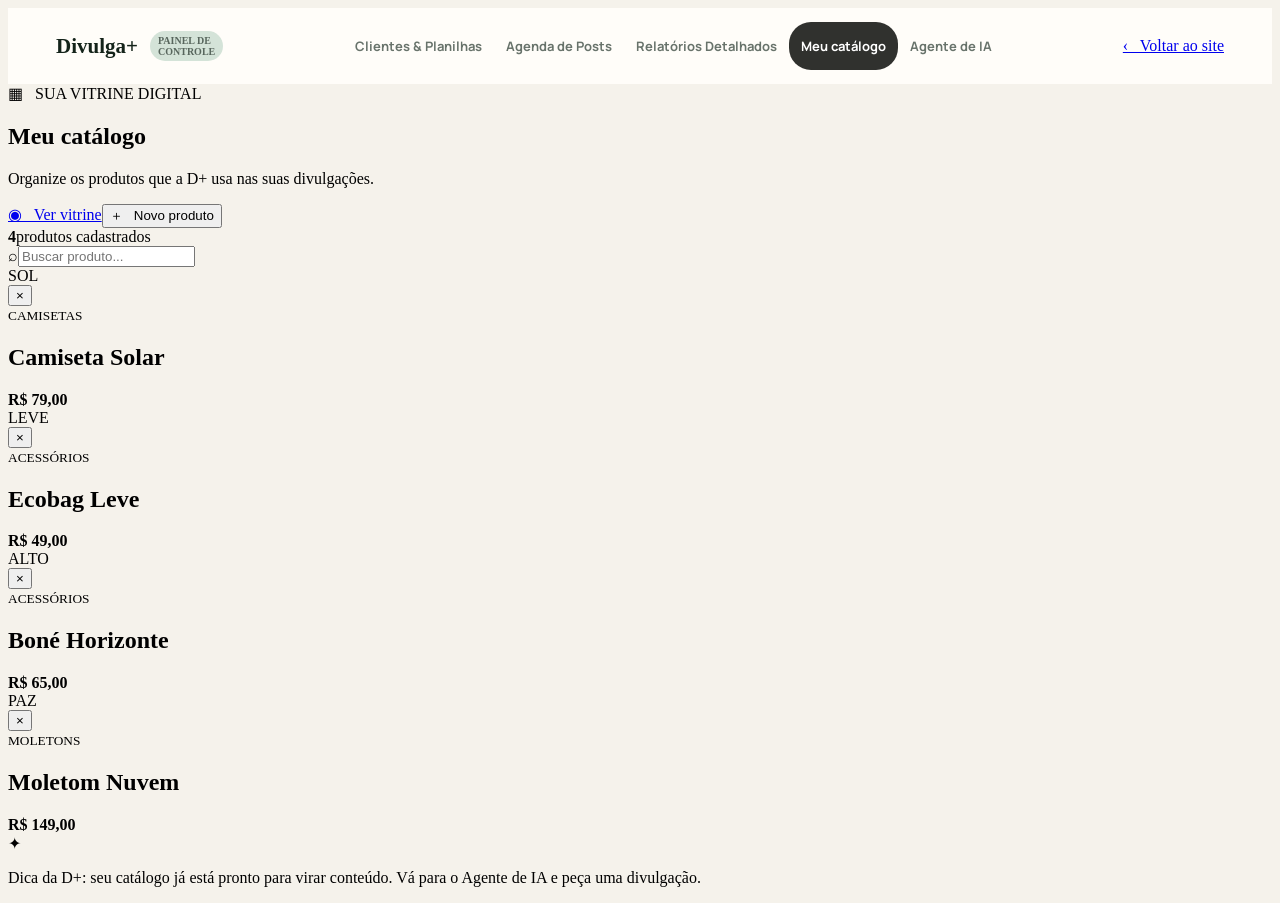
==== pages/catalog/catalog.html @ a687007f "Inicializa o projeto Divulga+" ====
<!doctype html>
<html lang="pt-BR">
<head>
  <meta charset="UTF-8"><meta name="viewport" content="width=device-width, initial-scale=1.0">
  <title>Meu catálogo — Divulga+</title>
  <link rel="preconnect" href="https://fonts.googleapis.com">
  <link rel="preconnect" href="https://fonts.gstatic.com" crossorigin>
  <link href="https://fonts.googleapis.com/css2?family=Manrope:wght@400;600;700;800&display=swap" rel="stylesheet">
  <link rel="stylesheet" href="/assets/css/styles.css"><link rel="stylesheet" href="/assets/css/catalog.css">
</head>
<body class="catalog-page">
  <header class="catalog-header">
    <div class="catalog-nav">
      <div class="catalog-brand-wrap"><a class="catalog-brand" href="/index.html">Divulga+</a><span>PAINEL DE<br>CONTROLE</span></div>
      <nav class="catalog-tabs" aria-label="Navegação do painel">
        <a href="/pages/painel/clientes.html">Clientes &amp; Planilhas</a>
        <a href="/pages/painel/agenda.html">Agenda de Posts</a>
        <a href="/pages/painel/relatorios.html">Relatórios Detalhados</a>
        <a class="active" href="/pages/catalog/catalog.html">Meu catálogo</a>
        <a href="/pages/painel/chat.html">Agente de IA</a>
      </nav>
      <a class="back-button" href="/index.html">‹ &nbsp; Voltar ao site</a>
    </div>
  </header>

  <main class="catalog-app">
    <section class="catalog-heading">
      <div><div class="catalog-eyebrow">▦ &nbsp; SUA VITRINE DIGITAL</div><h1>Meu catálogo</h1><p>Organize os produtos que a D+ usa nas suas divulgações.</p></div>
      <div class="catalog-actions"><a class="view-store" href="/pages/catalog/vitrine.html">◉ &nbsp; Ver vitrine</a><button class="new-product" id="new-product" type="button">＋ &nbsp; Novo produto</button></div>
    </section>

    <section class="catalog-board">
      <div class="board-toolbar"><div class="product-count"><strong id="product-count">4</strong><span>produtos cadastrados</span></div><label class="search-box"><span aria-hidden="true">⌕</span><input id="product-search" type="search" placeholder="Buscar produto..."></label></div>
      <div class="products-board" id="products-board">
        <article class="catalog-product" data-name="Camiseta Solar">
          <div class="catalog-product-image coral"><div class="product-monogram">SOL</div><button class="delete-product" type="button" aria-label="Excluir Camiseta Solar">×</button></div>
          <div class="catalog-product-info"><small>CAMISETAS</small><h2>Camiseta Solar</h2><strong>R$ 79,00</strong></div>
        </article>
        <article class="catalog-product" data-name="Ecobag Leve">
          <div class="catalog-product-image lime"><div class="product-monogram">LEVE</div><button class="delete-product" type="button" aria-label="Excluir Ecobag Leve">×</button></div>
          <div class="catalog-product-info"><small>ACESSÓRIOS</small><h2>Ecobag Leve</h2><strong>R$ 49,00</strong></div>
        </article>
        <article class="catalog-product" data-name="Boné Horizonte">
          <div class="catalog-product-image purple"><div class="product-monogram">ALTO</div><button class="delete-product" type="button" aria-label="Excluir Boné Horizonte">×</button></div>
          <div class="catalog-product-info"><small>ACESSÓRIOS</small><h2>Boné Horizonte</h2><strong>R$ 65,00</strong></div>
        </article>
        <article class="catalog-product" data-name="Moletom Nuvem">
          <div class="catalog-product-image blue"><div class="product-monogram">PAZ</div><button class="delete-product" type="button" aria-label="Excluir Moletom Nuvem">×</button></div>
          <div class="catalog-product-info"><small>MOLETONS</small><h2>Moletom Nuvem</h2><strong>R$ 149,00</strong></div>
        </article>
      </div>
      <div class="catalog-tip"><span>✦</span><p>Dica da D+: seu catálogo já está pronto para virar conteúdo. Vá para o Agente de IA e peça uma divulgação.</p></div>
    </section>
  </main>

  <dialog id="product-dialog">
    <form method="dialog" id="product-form">
      <button class="dialog-close" type="button" aria-label="Fechar">×</button>
      <small class="dialog-kicker">NOVO NA VITRINE</small>
      <h2>Adicionar produto</h2>
      <div class="form-grid">
        <label class="field-full">Nome do produto<input name="name" required placeholder="Ex: Camiseta Aurora"></label>
        <label>Preço<input name="price" required inputmode="decimal" placeholder="89,00"></label>
        <label>Categoria<input name="category" required placeholder="Camisetas"></label>
      </div>
      <div class="product-tip">Dica da D+: use um nome curto e fácil de lembrar. Você poderá adicionar fotos depois.</div>
      <input type="hidden" name="color" value="coral">
      <button class="dialog-save" type="submit">＋ &nbsp; Adicionar ao catálogo</button>
      <p class="dialog-note">Este formulário é uma camada independente para facilitar a edição.</p>
    </form>
  </dialog>
  <script src="/assets/js/catalog.js"></script>
</body>
</html>
---- assets/css/catalog.css ----
body.catalog-page{background:#f5f2eb}.catalog-header{height:76px;background:#fffdf9}.catalog-nav{height:76px;max-width:1344px;margin:auto;padding:0 48px;display:flex;align-items:center;justify-content:space-between}.catalog-brand{font-size:21px;font-weight:700;text-decoration:none;color:#14231a}.catalog-brand-wrap{display:flex;align-items:center;gap:12px}.catalog-brand-wrap>span{padding:4px 8px;border-radius:20px;background:#d4e3d8;color:#58665d;font-size:10px;font-weight:800}.catalog-tabs{width:auto;height:48px;padding:4px 12px;display:flex}.catalog-tabs button,.catalog-tabs a{width:185px;border:0;border-radius:22px;background:transparent;color:#68736b;font:700 13px Manrope;cursor:pointer;text-decoration:none;display:grid;place-items:center}.catalog-tabs a{width:auto!important;padding:0 12px}.catalog-tabs button.active,.catalog-tabs a.active{background:#30312e!important;color:#fff!important}.catalog-nav{max-width:1280px}@media(max-width:1100px){.catalog-nav{padding:0 24px}.catalog-app{width:calc(100% - 32px);margin-top:32px}.catalog-heading{height:auto;align-items:center;margin-bottom:30px}.catalog-heading h1{font-size:42px}.catalog-board{height:auto}.products-board{grid-template-columns:repeat(2,minmax(220px,1fr));gap:16px}.catalog-product{width:auto}.catalog-tip{margin-bottom:0}.catalog-tabs{width:330px}.catalog-tabs button{width:160px}}@media(max-width:700px){.catalog-header,.catalog-nav{height:auto}.catalog-nav{min-height:68px;padding:12px 16px}.catalog-brand{font-size:17px}.catalog-tabs{display:none}.back-button{width:130px;height:40px}.catalog-app{margin-top:28px}.catalog-heading{display:block}.catalog-eyebrow{width:190px;height:38px;font-size:11px}.catalog-heading h1{font-size:38px;margin-top:16px}.catalog-heading p{line-height:1.5}.catalog-actions{margin:24px 0 0}.catalog-actions button{width:auto;padding:0 16px}.catalog-board{padding:18px 16px}.board-toolbar{height:auto;padding-bottom:16px}.product-count span{font-size:11px}.search-box{width:170px}.search-box input{width:130px}.products-board{grid-template-columns:1fr}.catalog-product{height:350px}.catalog-product-image{height:208px}.catalog-tip{height:auto;min-height:90px}.catalog-tip p{font-size:12px}}@media(max-width:560px){#product-dialog{width:calc(100% - 32px);height:610px}#product-dialog form{width:100%;height:610px;padding:28px 20px}.form-grid{grid-template-columns:1fr 1fr;gap:18px 10px}.field-full input{width:100%}#product-dialog input{min-width:0}.product-tip{left:20px;width:calc(100% - 40px);top:350px}.dialog-save{left:20px;width:calc(100% - 40px);top:465px}.dialog-note{left:20px;width:calc(100% - 40px);top:535px}}
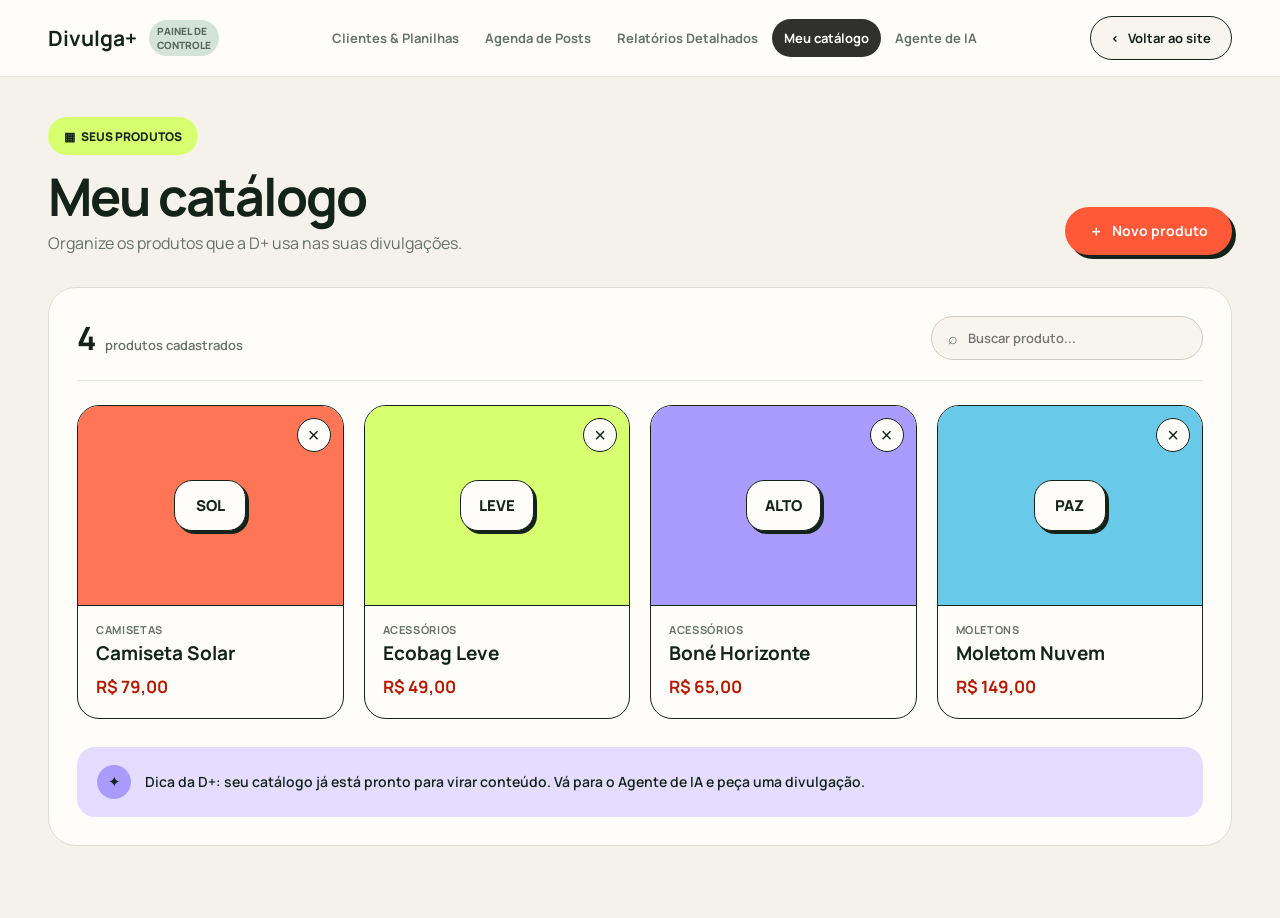
==== commit 1ef4d3ed: "atualizações do dia 21" ====
--- a/pages/catalog/catalog.html
+++ b/pages/catalog/catalog.html
@@ -25,8 +25,8 @@
 
   <main class="catalog-app">
     <section class="catalog-heading">
-      <div><div class="catalog-eyebrow">▦ &nbsp; SUA VITRINE DIGITAL</div><h1>Meu catálogo</h1><p>Organize os produtos que a D+ usa nas suas divulgações.</p></div>
-      <div class="catalog-actions"><a class="view-store" href="/pages/catalog/vitrine.html">◉ &nbsp; Ver vitrine</a><button class="new-product" id="new-product" type="button">＋ &nbsp; Novo produto</button></div>
+      <div><div class="catalog-eyebrow">▦ &nbsp; SEUS PRODUTOS</div><h1>Meu catálogo</h1><p>Organize os produtos que a D+ usa nas suas divulgações.</p></div>
+      <div class="catalog-actions"><button class="new-product" id="new-product" type="button">＋ &nbsp; Novo produto</button></div>
     </section>
 
     <section class="catalog-board">
@@ -56,7 +56,7 @@
   <dialog id="product-dialog">
     <form method="dialog" id="product-form">
       <button class="dialog-close" type="button" aria-label="Fechar">×</button>
-      <small class="dialog-kicker">NOVO NA VITRINE</small>
+      <small class="dialog-kicker">NOVO PRODUTO</small>
       <h2>Adicionar produto</h2>
       <div class="form-grid">
         <label class="field-full">Nome do produto<input name="name" required placeholder="Ex: Camiseta Aurora"></label>
--- a/assets/css/styles.css
+++ b/assets/css/styles.css
@@ -0,0 +1,20 @@
+:root{--cream:#f8f5ef;--paper:#fffdf9;--ink:#14231a;--muted:#667168;--orange:#ff5938;--orange2:#ff6849;--lime:#d8ff70;--purple:#aa9cff;--lav:#e5ddff}*{box-sizing:border-box}html{scroll-behavior:smooth}body{margin:0;font-family:Manrope,sans-serif;color:var(--ink);background:var(--cream);overflow-x:hidden}.container{width:min(1280px,calc(100% - 64px));margin:auto}.header{height:84px;background:var(--cream);position:sticky;top:0;z-index:50}.nav{height:84px;display:flex;align-items:center;justify-content:space-between}.brand{display:flex;align-items:center;gap:10px;text-decoration:none;color:var(--ink);font-size:21px;font-weight:800}.brand-mark{width:36px;height:36px;border-radius:10px;background:var(--orange);color:var(--paper);display:grid;place-items:center;font-size:24px}.nav-links{display:flex;gap:38px}.nav-links a{text-decoration:none;color:var(--ink);font-size:13px;font-weight:600}.button{height:44px;border-radius:22px;display:inline-flex;align-items:center;justify-content:center;text-decoration:none;font-size:14px;font-weight:700}.button-dark{background:var(--ink);color:var(--paper);width:154px}.menu-toggle{display:none}.hero{background:var(--cream);min-height:690px}.hero-grid{height:690px;display:grid;grid-template-columns:710px 1fr;align-items:center}.hero-copy{position:relative}.eyebrow.pill{height:44px;padding:0 18px}.pill{display:inline-flex;align-items:center;border-radius:22px;background:var(--lime);font-size:14px;font-weight:700}.hero h1{font-size:82px;line-height:.9;letter-spacing:-5px;margin:24px 0 26px}.hero h1 em{color:var(--orange);font-style:normal}.hero-copy>p{width:570px;color:var(--muted);font-size:19px;line-height:1.45;margin:0 0 24px}.hero-actions{display:flex;gap:14px}.button-orange{width:230px;background:var(--orange);color:var(--paper);box-shadow:4px 4px var(--ink)}.button-orange span{margin-left:5px}.button-light{width:190px;background:var(--paper);color:var(--ink)}.benefits{display:flex;gap:16px;margin-top:28px;color:var(--muted);font-size:13px;font-weight:600}.hero-visual{position:relative;width:500px;height:570px;justify-self:end;transform:rotate(-2deg);margin-top:14px}.phone-card{position:absolute;inset:0;background:var(--ink);border-radius:38px;box-shadow:14px 16px 0 var(--ink);padding:9px}.phone-card:before{content:"";position:absolute;inset:9px;background:var(--paper);border-radius:30px}.phone-top{position:absolute;z-index:2;left:34px;right:34px;top:32px;height:62px;display:flex;align-items:center;justify-content:space-between}.phone-top strong{font-size:15px}.phone-top span{height:48px;width:128px;border-radius:22px;background:var(--cream);display:grid;place-items:center;font-size:14px;font-weight:700}.post-preview{position:absolute;z-index:2;left:34px;right:34px;top:93px;height:409px;border-radius:24px;background:var(--cream);padding:28px 21px}.post-preview small{color:var(--orange);font-weight:700}.post-preview h2{font-size:25px;line-height:1.05;margin:8px 0}.post-art{height:203px;border-radius:18px;background:var(--lime);display:grid;place-items:center;margin-top:18px}.post-art div{width:124px;height:112px;border-radius:26px;background:var(--orange);color:var(--paper);display:grid;place-items:center;text-align:center;font-weight:700;font-size:23px}.post-preview>a{position:absolute;right:21px;bottom:21px;width:137px;height:49px;border-radius:22px;background:var(--ink);color:var(--paper);text-decoration:none;display:grid;place-items:center;font-size:14px;font-weight:700}.floating-ai,.floating-stat{position:absolute;z-index:4;background:var(--paper);border:2px solid var(--ink);box-shadow:5px 5px var(--ink);border-radius:15px}.floating-ai{width:158px;height:48px;left:-62px;bottom:26px;background:var(--purple);display:grid;place-items:center;font-size:12px;font-weight:800;transform:rotate(6deg)}.floating-stat{width:118px;height:72px;right:-60px;top:70px;padding:18px;transform:rotate(-6deg)}.floating-stat small{display:block;color:var(--muted);font-size:9px;font-weight:700}.floating-stat strong{display:block;font-size:22px}.ticker{height:64px;background:var(--ink);color:var(--paper);display:grid;place-items:center;font-weight:700;font-size:17px}.services{height:442px;background:var(--paper);padding-top:48px}.kicker{font-size:13px;font-weight:700;color:var(--orange);margin:0}.services h2{font-size:42px;line-height:1.05;margin:20px 0 34px}.service-grid{display:grid;grid-template-columns:repeat(3,390px);gap:30px}.service-card{height:205px;border:1px solid var(--ink);border-radius:24px;background:var(--paper);padding:24px;position:relative}.service-card.lime{background:var(--lime)}.service-card.purple{background:var(--purple)}.number{position:absolute;right:24px;top:22px;font-size:12px;font-weight:700}.icon{width:52px;height:52px;border:1px solid var(--ink);border-radius:16px;background:var(--cream);box-shadow:3px 3px var(--ink);display:grid;place-items:center;font-size:21px;font-weight:800}.service-card h3{font-size:22px;margin:29px 0 8px}.service-card p{margin:0;color:var(--muted);font-size:14px;line-height:1.45}.catalog{height:620px;background:var(--orange2)}.catalog-grid{height:620px;display:grid;grid-template-columns:610px 620px;align-items:center;gap:50px}.catalog-copy{color:var(--paper)}.catalog-copy .kicker{color:var(--paper)}.catalog-copy h2{font-size:42px;line-height:1.05;margin:24px 0}.catalog-copy .lead{width:510px;font-size:17px}.catalog-copy ul{list-style:none;padding:0;margin-top:48px;font-weight:600;line-height:2.25}.shop-preview{height:490px;background:var(--cream);border:2px solid var(--ink);border-radius:32px;padding:24px 28px}.shop-header{display:flex;flex-direction:column}.shop-header strong{font-size:20px}.shop-header span{color:var(--muted);font-size:11px;margin-top:5px}.products{display:grid;grid-template-columns:repeat(3,174px);gap:16px;margin-top:28px}.product{height:290px;background:var(--paper);border-radius:18px;overflow:hidden;padding-bottom:12px}.product-image{height:190px;display:grid;place-items:center}.product-image.coral{background:#ff7657}.product-image.lime{background:var(--lime)}.product-image.purple{background:var(--purple)}.product-image span{width:70px;height:64px;border:2px solid var(--ink);border-radius:18px;background:var(--paper);display:grid;place-items:center;font-size:12px;font-weight:700}.product h3{font-size:12px;margin:12px 10px 8px}.product>strong{font-size:11px;color:var(--orange2);margin-left:10px}.whatsapp{height:44px;margin-top:29px;border-radius:22px;background:var(--ink);color:var(--paper);display:grid;place-items:center;text-decoration:none;font-size:13px;font-weight:700}.steps{height:520px;background:var(--cream);padding-top:68px}.centered{text-align:center}.orange{color:var(--orange)}.steps h2{font-size:44px;margin:14px 0 45px}.steps-grid{position:relative;display:grid;grid-template-columns:repeat(3,1fr);text-align:center}.steps-grid:before{content:"";position:absolute;top:38px;left:22%;right:22%;border-top:2px solid #aeb7b0}.steps-grid article{position:relative}.step-number{width:76px;height:76px;border:2px solid var(--ink);border-radius:24px;margin:0 auto 24px;display:grid;place-items:center;font-size:18px;font-weight:700}.lime-bg{background:var(--lime)}.coral-bg{background:#ff7657}.purple-bg{background:var(--purple)}.steps-grid small{color:var(--orange);font-weight:700}.steps-grid h3{font-size:20px;margin:12px}.steps-grid p{width:280px;margin:auto;color:var(--muted);font-size:13px}.faq{height:510px;background:var(--lav);padding-top:75px}.faq-grid{display:grid;grid-template-columns:440px 720px;gap:80px}.purple-text{color:#6f5bd4}.faq h2{font-size:46px;line-height:1.05;margin:20px 0}.faq-lead{width:360px;color:var(--muted);font-size:15px}.accordion{display:flex;flex-direction:column;gap:16px}.faq-item{background:var(--paper);border-radius:16px;overflow:hidden}.faq-item button{width:100%;height:72px;border:0;background:none;padding:0 20px;display:flex;align-items:center;justify-content:space-between;font:700 15px Manrope;color:var(--ink);cursor:pointer}.faq-item button b{font-size:20px}.faq-item p{display:none;margin:-5px 20px 20px;color:var(--muted);font-size:12px}.faq-item.open p{display:block}.cta{height:550px;background:var(--cream);padding-top:55px}.cta-card{height:400px;background:var(--ink);border-radius:36px;position:relative;overflow:hidden;text-align:center;color:var(--paper);padding-top:62px}.cta-card>p:first-of-type{color:var(--lime);font-size:12px;font-weight:700}.cta-card h2{font-size:43px;line-height:1.05;margin:20px}.cta-lead{color:#aeb7b0;font-size:14px}.button-lime{width:220px;background:var(--lime);color:var(--ink);margin-top:30px}.cta-ring{position:absolute;width:150px;height:150px;border:26px solid var(--orange);border-radius:50%;left:-42px;top:-48px}.cta-square{position:absolute;width:112px;height:112px;right:13px;bottom:-38px;background:var(--lime);transform:rotate(-12deg)}footer{height:95px;display:grid;grid-template-columns:1fr 1fr 1fr;align-items:end;padding-bottom:25px}footer p{text-align:center;color:var(--muted);font-size:12px}footer small{text-align:right;color:var(--muted);font-size:12px}.footer-brand{font-size:16px}.footer-brand span{font-size:16px}
+@media(max-width:900px){.container{width:min(100% - 32px,700px)}.header{height:68px}.nav{height:68px}.brand{font-size:17px}.brand-mark{width:34px;height:34px}.nav-links{display:none}.nav-cta{display:none}.menu-toggle{display:flex;width:42px;height:42px;border:0;border-radius:50%;background:var(--ink);flex-direction:column;align-items:center;justify-content:center;gap:4px}.menu-toggle span{width:18px;height:2px;background:var(--paper)}.nav-links.open{display:flex;position:absolute;top:68px;left:16px;right:16px;background:var(--paper);border:1px solid var(--ink);border-radius:16px;padding:18px;flex-direction:column;gap:16px}.hero{min-height:650px}.hero-grid{height:auto;grid-template-columns:1fr;padding-top:38px}.hero-copy{z-index:3}.eyebrow.pill{height:36px;font-size:11px}.hero h1{font-size:50px;line-height:.92;letter-spacing:-3px;margin:18px 0}.hero-copy>p{width:auto;font-size:15px}.hero-actions{flex-wrap:nowrap}.button-orange,.button-light{width:auto;flex:1}.benefits{font-size:11px;gap:8px;flex-wrap:wrap}.hero-visual{width:330px;height:378px;margin:45px auto 30px}.phone-card{border-radius:25px;box-shadow:8px 9px var(--ink);padding:6px}.phone-card:before{inset:6px;border-radius:20px}.phone-top{left:20px;right:20px;top:18px}.phone-top span{width:104px;height:38px;font-size:11px}.post-preview{left:20px;right:20px;top:62px;height:auto;bottom:20px;padding:18px}.post-preview h2{font-size:18px}.post-art{height:150px}.post-art div{width:82px;height:76px;font-size:16px}.post-preview>a{width:110px;height:38px;font-size:11px}.floating-ai{left:-20px;bottom:-10px;width:130px;height:42px}.floating-stat{right:-18px;top:45px;width:94px;height:62px;padding:12px}.ticker{height:50px;font-size:12px;overflow:hidden}.ticker span{white-space:nowrap}.services{height:auto;padding:42px 0}.services h2{font-size:34px}.service-grid{grid-template-columns:1fr;gap:14px}.service-card{height:170px}.service-card h3{margin-top:18px}.catalog{height:auto;padding:46px 0}.catalog-grid{height:auto;grid-template-columns:1fr}.catalog-copy h2{font-size:34px}.catalog-copy .lead{width:auto}.catalog-copy ul{margin:28px 0}.shop-preview{width:100%;height:430px;padding:18px}.shop-header strong{font-size:16px}.products{grid-template-columns:repeat(3,1fr);gap:7px}.product{height:260px}.product-image{height:170px}.product-image span{width:54px;height:52px}.whatsapp{margin-top:20px}.steps{height:auto;padding:48px 0}.steps h2{font-size:34px}.steps-grid{grid-template-columns:1fr;gap:28px}.steps-grid:before{display:none}.faq{height:auto;padding:48px 0}.faq-grid{grid-template-columns:1fr;gap:28px}.faq h2{font-size:38px}.faq-lead{width:auto}.faq-item button{font-size:13px}.cta{height:auto;padding:40px 0}.cta-card{height:400px}.cta-card h2{font-size:32px}.cta-lead{width:80%;margin:0 auto}.cta-ring{width:120px;height:120px}.cta-square{width:80px;height:80px}.cta{padding-bottom:0}footer{height:110px;grid-template-columns:1fr;text-align:center;align-items:center;padding:20px 0}footer p,footer small{text-align:center;margin:4px}.footer-brand{justify-self:center}}
+@media(max-width:480px){.container{width:calc(100% - 32px)}.hero h1{font-size:43px}.hero-actions .button{font-size:12px}.hero-visual{width:290px;height:350px}.phone-top strong{font-size:13px}.post-preview h2{font-size:16px}.post-art{height:135px}.catalog-copy h2,.services h2,.steps h2{font-size:30px}.shop-preview{height:410px}.product{height:245px}.product-image{height:155px}.products{margin-top:20px}.whatsapp{height:40px}.cta-card h2{font-size:27px}}
+
+/* Funcionalidades (botões centralizados na home) */
+.features{background:var(--paper);padding:64px 0 72px;text-align:center}
+.features h2{font-size:42px;line-height:1.05;letter-spacing:-1.5px;margin:0 0 12px}
+.features-lead{margin:0 0 36px;color:var(--muted);font-size:18px}
+.feature-buttons{display:grid;grid-template-columns:repeat(3,minmax(0,1fr));gap:20px;max-width:960px;margin:0 auto}
+.feature-button{display:flex;flex-direction:column;align-items:center;gap:6px;padding:26px 20px 24px;border:1px solid var(--ink);border-radius:24px;background:var(--cream);color:var(--ink);text-decoration:none;transition:transform .12s,box-shadow .12s}
+.feature-button.lime{background:var(--lime)}
+.feature-button.purple{background:var(--purple)}
+.feature-button:hover{transform:translate(-2px,-2px);box-shadow:5px 5px 0 var(--ink)}
+.feature-button:focus-visible{outline:3px solid var(--orange);outline-offset:3px}
+.feature-icon{width:52px;height:52px;margin-bottom:10px;border:1px solid var(--ink);border-radius:16px;background:var(--paper);box-shadow:3px 3px 0 var(--ink);display:grid;place-items:center;font-size:21px;font-weight:800}
+.feature-button strong{font-size:19px}
+.feature-button small{color:var(--ink);opacity:.72;font-size:14px;font-weight:600}
+@media(max-width:900px){.features{padding:48px 0 56px}.features h2{font-size:34px}.feature-buttons{grid-template-columns:repeat(2,minmax(0,1fr));gap:14px}}
+@media(max-width:520px){.feature-buttons{grid-template-columns:1fr}}
+@media(prefers-reduced-motion:reduce){.feature-button{transition:none}}
--- a/assets/css/catalog.css
+++ b/assets/css/catalog.css
@@ -1 +1,200 @@
-body.catalog-page{background:#f5f2eb}.catalog-header{height:76px;background:#fffdf9}.catalog-nav{height:76px;max-width:1344px;margin:auto;padding:0 48px;display:flex;align-items:center;justify-content:space-between}.catalog-brand{font-size:21px;font-weight:700;text-decoration:none;color:#14231a}.catalog-brand-wrap{display:flex;align-items:center;gap:12px}.catalog-brand-wrap>span{padding:4px 8px;border-radius:20px;background:#d4e3d8;color:#58665d;font-size:10px;font-weight:800}.catalog-tabs{width:auto;height:48px;padding:4px 12px;display:flex}.catalog-tabs button,.catalog-tabs a{width:185px;border:0;border-radius:22px;background:transparent;color:#68736b;font:700 13px Manrope;cursor:pointer;text-decoration:none;display:grid;place-items:center}.catalog-tabs a{width:auto!important;padding:0 12px}.catalog-tabs button.active,.catalog-tabs a.active{background:#30312e!important;color:#fff!important}.catalog-nav{max-width:1280px}@media(max-width:1100px){.catalog-nav{padding:0 24px}.catalog-app{width:calc(100% - 32px);margin-top:32px}.catalog-heading{height:auto;align-items:center;margin-bottom:30px}.catalog-heading h1{font-size:42px}.catalog-board{height:auto}.products-board{grid-template-columns:repeat(2,minmax(220px,1fr));gap:16px}.catalog-product{width:auto}.catalog-tip{margin-bottom:0}.catalog-tabs{width:330px}.catalog-tabs button{width:160px}}@media(max-width:700px){.catalog-header,.catalog-nav{height:auto}.catalog-nav{min-height:68px;padding:12px 16px}.catalog-brand{font-size:17px}.catalog-tabs{display:none}.back-button{width:130px;height:40px}.catalog-app{margin-top:28px}.catalog-heading{display:block}.catalog-eyebrow{width:190px;height:38px;font-size:11px}.catalog-heading h1{font-size:38px;margin-top:16px}.catalog-heading p{line-height:1.5}.catalog-actions{margin:24px 0 0}.catalog-actions button{width:auto;padding:0 16px}.catalog-board{padding:18px 16px}.board-toolbar{height:auto;padding-bottom:16px}.product-count span{font-size:11px}.search-box{width:170px}.search-box input{width:130px}.products-board{grid-template-columns:1fr}.catalog-product{height:350px}.catalog-product-image{height:208px}.catalog-tip{height:auto;min-height:90px}.catalog-tip p{font-size:12px}}@media(max-width:560px){#product-dialog{width:calc(100% - 32px);height:610px}#product-dialog form{width:100%;height:610px;padding:28px 20px}.form-grid{grid-template-columns:1fr 1fr;gap:18px 10px}.field-full input{width:100%}#product-dialog input{min-width:0}.product-tip{left:20px;width:calc(100% - 40px);top:350px}.dialog-save{left:20px;width:calc(100% - 40px);top:465px}.dialog-note{left:20px;width:calc(100% - 40px);top:535px}}
+/* ============================================================
+   Catálogo — Divulga+
+   Usa as variáveis de styles.css (--ink, --paper, --cream, --lime,
+   --purple, --lav, --orange, --muted).
+   ============================================================ */
+
+body.catalog-page { background: #f5f2eb; }
+
+/* ---------- Cabeçalho ---------- */
+.catalog-header { background: #fffdf9; border-bottom: 1px solid #e7e4dc; }
+.catalog-nav {
+  max-width: 1280px; min-height: 76px; margin: auto; padding: 0 48px;
+  display: flex; align-items: center; justify-content: space-between; gap: 16px;
+}
+.catalog-brand-wrap { display: flex; align-items: center; gap: 12px; flex-shrink: 0; }
+.catalog-brand { font-size: 21px; font-weight: 700; text-decoration: none; color: #14231a; }
+.catalog-brand-wrap > span {
+  padding: 4px 8px; border-radius: 20px; background: #d4e3d8;
+  color: #58665d; font-size: 10px; font-weight: 800;
+}
+.catalog-tabs { display: flex; align-items: center; gap: 2px; padding: 4px 12px; }
+.catalog-tabs a {
+  height: 38px; padding: 0 12px; border-radius: 22px; background: transparent;
+  color: #68736b; font: 700 13px Manrope, sans-serif; text-decoration: none;
+  display: grid; place-items: center; white-space: nowrap;
+}
+.catalog-tabs a:hover { color: #14231a; }
+.catalog-tabs a.active { background: #30312e; color: #fff; }
+
+.back-button {
+  height: 44px; padding: 0 20px; border: 1px solid var(--ink); border-radius: 22px;
+  background: var(--cream); color: var(--ink); text-decoration: none; white-space: nowrap;
+  font: 700 13px Manrope, sans-serif; display: inline-flex; align-items: center; flex-shrink: 0;
+}
+.back-button:hover { background: var(--lime); }
+
+/* ---------- Estrutura da página ---------- */
+.catalog-app { width: min(1184px, calc(100% - 64px)); margin: 40px auto 72px; }
+
+.catalog-heading {
+  display: flex; align-items: flex-end; justify-content: space-between;
+  gap: 24px; margin-bottom: 32px;
+}
+.catalog-eyebrow {
+  display: inline-flex; align-items: center; height: 38px; padding: 0 16px;
+  border-radius: 19px; background: var(--lime); font-size: 12px; font-weight: 800;
+}
+.catalog-heading h1 { margin: 16px 0 8px; font-size: 52px; line-height: 1; letter-spacing: -2px; }
+.catalog-heading p { margin: 0; color: var(--muted); font-size: 16px; line-height: 1.5; }
+.catalog-actions { display: flex; gap: 12px; flex-shrink: 0; }
+
+.new-product {
+  height: 48px; padding: 0 24px; border: 0; border-radius: 24px;
+  background: var(--orange); color: var(--paper); cursor: pointer;
+  font: 700 14px Manrope, sans-serif; box-shadow: 4px 4px 0 var(--ink);
+  transition: transform .12s, box-shadow .12s;
+}
+.new-product:hover { transform: translate(2px, 2px); box-shadow: 2px 2px 0 var(--ink); }
+.new-product:active { transform: translate(4px, 4px); box-shadow: 0 0 0 var(--ink); }
+
+/* ---------- Quadro de produtos ---------- */
+.catalog-board {
+  padding: 28px; border: 1px solid #dedcd5; border-radius: 28px; background: var(--paper);
+}
+.board-toolbar {
+  display: flex; align-items: center; justify-content: space-between; gap: 16px;
+  padding-bottom: 20px; margin-bottom: 24px; border-bottom: 1px solid #e7e4dc;
+}
+.product-count { display: flex; align-items: baseline; gap: 10px; }
+.product-count strong { font-size: 32px; letter-spacing: -1px; }
+.product-count span { color: var(--muted); font-size: 13px; font-weight: 600; }
+
+.search-box {
+  display: flex; align-items: center; gap: 8px; height: 44px; padding: 0 16px;
+  border: 1px solid #cfcbc0; border-radius: 22px; background: var(--cream);
+}
+.search-box:focus-within { border-color: var(--ink); outline: 2px solid var(--orange); outline-offset: 2px; }
+.search-box span { color: var(--muted); font-size: 16px; }
+.search-box input {
+  width: 220px; border: 0; outline: 0; background: transparent;
+  color: var(--ink); font: 600 13px Manrope, sans-serif;
+}
+
+.products-board {
+  display: grid; grid-template-columns: repeat(auto-fill, minmax(240px, 1fr)); gap: 20px;
+}
+.catalog-product {
+  display: flex; flex-direction: column; overflow: hidden;
+  border: 1px solid var(--ink); border-radius: 22px; background: var(--paper);
+  transition: transform .15s, box-shadow .15s;
+}
+.catalog-product:hover { transform: translate(-2px, -2px); box-shadow: 4px 4px 0 var(--ink); }
+.catalog-product[hidden] { display: none; }
+
+.catalog-product-image {
+  position: relative; height: 200px; display: grid; place-items: center;
+  border-bottom: 1px solid var(--ink);
+}
+.catalog-product-image.coral  { background: #ff7657; }
+.catalog-product-image.lime   { background: var(--lime); }
+.catalog-product-image.purple { background: var(--purple); }
+.catalog-product-image.blue   { background: #68c9e8; }
+
+.product-monogram {
+  min-width: 72px; padding: 14px 18px; border: 1px solid var(--ink); border-radius: 18px;
+  background: var(--paper); box-shadow: 3px 3px 0 var(--ink);
+  text-align: center; font-size: 15px; font-weight: 800;
+}
+.delete-product {
+  position: absolute; top: 12px; right: 12px; width: 34px; height: 34px;
+  border: 1px solid var(--ink); border-radius: 50%; background: var(--paper); color: var(--ink);
+  font-size: 20px; line-height: 1; cursor: pointer; display: grid; place-items: center;
+}
+.delete-product:hover { background: var(--orange); color: var(--paper); }
+.delete-product:focus-visible { outline: 2px solid var(--ink); outline-offset: 2px; }
+
+.catalog-product-info { padding: 16px 18px 20px; }
+.catalog-product-info small { display: block; color: var(--muted); font-size: 11px; font-weight: 700; letter-spacing: .06em; }
+.catalog-product-info h2 { margin: 6px 0 10px; font-size: 19px; line-height: 1.15; }
+.catalog-product-info strong { color: #b61b00; font-size: 17px; }
+
+.catalog-tip {
+  display: flex; align-items: center; gap: 14px; margin-top: 28px; padding: 18px 20px;
+  border-radius: 18px; background: var(--lav);
+}
+.catalog-tip span {
+  width: 34px; height: 34px; flex-shrink: 0; border-radius: 50%;
+  background: var(--purple); display: grid; place-items: center; font-size: 15px;
+}
+.catalog-tip p { margin: 0; font-size: 14px; font-weight: 600; line-height: 1.45; }
+
+/* ---------- Janela "Novo produto" ---------- */
+#product-dialog {
+  width: min(520px, calc(100% - 32px)); padding: 0; color: var(--ink);
+  border: 1px solid var(--ink); border-radius: 28px; background: var(--paper);
+  box-shadow: 8px 8px 0 var(--ink);
+}
+#product-dialog::backdrop { background: rgba(20, 35, 26, .55); }
+#product-dialog form { position: relative; padding: 32px; }
+.dialog-close {
+  position: absolute; top: 20px; right: 20px; width: 36px; height: 36px;
+  border: 1px solid var(--ink); border-radius: 50%; background: var(--cream);
+  font-size: 20px; line-height: 1; cursor: pointer; display: grid; place-items: center;
+}
+.dialog-close:hover { background: var(--lime); }
+.dialog-kicker { display: block; color: #b61b00; font-size: 12px; font-weight: 800; letter-spacing: .06em; }
+#product-dialog h2 { margin: 6px 0 22px; font-size: 28px; letter-spacing: -1px; }
+
+.form-grid { display: grid; grid-template-columns: 1fr 1fr; gap: 16px; }
+.form-grid label { display: grid; gap: 6px; font-size: 13px; font-weight: 700; }
+.field-full { grid-column: 1 / -1; }
+#product-dialog input:not([type=hidden]) {
+  width: 100%; min-width: 0; height: 48px; padding: 0 14px;
+  border: 1px solid #cfcbc0; border-radius: 14px; background: var(--cream);
+  color: var(--ink); font: 600 14px Manrope, sans-serif;
+}
+#product-dialog input:focus { border-color: var(--ink); outline: 2px solid var(--orange); outline-offset: 2px; }
+
+.product-tip { margin: 20px 0; padding: 12px 14px; border-radius: 14px; background: var(--lime); font-size: 13px; font-weight: 600; line-height: 1.45; }
+.dialog-save {
+  width: 100%; height: 52px; border: 0; border-radius: 26px; background: var(--ink);
+  color: var(--paper); font: 800 14px Manrope, sans-serif; cursor: pointer;
+}
+.dialog-save:hover { background: var(--orange); }
+.dialog-note { margin: 14px 0 0; color: var(--muted); font-size: 12px; text-align: center; }
+
+/* ---------- Responsivo ---------- */
+@media (max-width: 1100px) {
+  .catalog-nav { padding: 0 24px; }
+  .catalog-tabs a { padding: 0 10px; font-size: 12px; }
+  .catalog-heading h1 { font-size: 42px; }
+}
+@media (max-width: 900px) {
+  .catalog-nav { flex-wrap: wrap; padding: 12px 16px; }
+  .catalog-tabs { order: 3; width: 100%; overflow-x: auto; padding: 4px 0; }
+  .catalog-app { width: calc(100% - 32px); margin-top: 28px; }
+}
+@media (max-width: 700px) {
+  .catalog-brand { font-size: 17px; }
+  .back-button { height: 40px; padding: 0 14px; }
+  .catalog-heading { flex-direction: column; align-items: stretch; }
+  .catalog-heading h1 { font-size: 38px; }
+  .catalog-actions .new-product { width: 100%; }
+  .catalog-board { padding: 18px 16px; border-radius: 22px; }
+  .board-toolbar { flex-wrap: wrap; }
+  .search-box { width: 100%; }
+  .search-box input { width: 100%; }
+  .products-board { grid-template-columns: 1fr 1fr; gap: 14px; }
+  .catalog-product-image { height: 150px; }
+  .catalog-tip { align-items: flex-start; }
+}
+@media (max-width: 520px) {
+  .catalog-brand-wrap > span { display: none; }
+  .products-board { grid-template-columns: 1fr; }
+  #product-dialog form { padding: 24px 20px; }
+  .form-grid { grid-template-columns: 1fr 1fr; gap: 14px 10px; }
+}
+@media (prefers-reduced-motion: reduce) {
+  .new-product, .catalog-product { transition: none; }
+}
